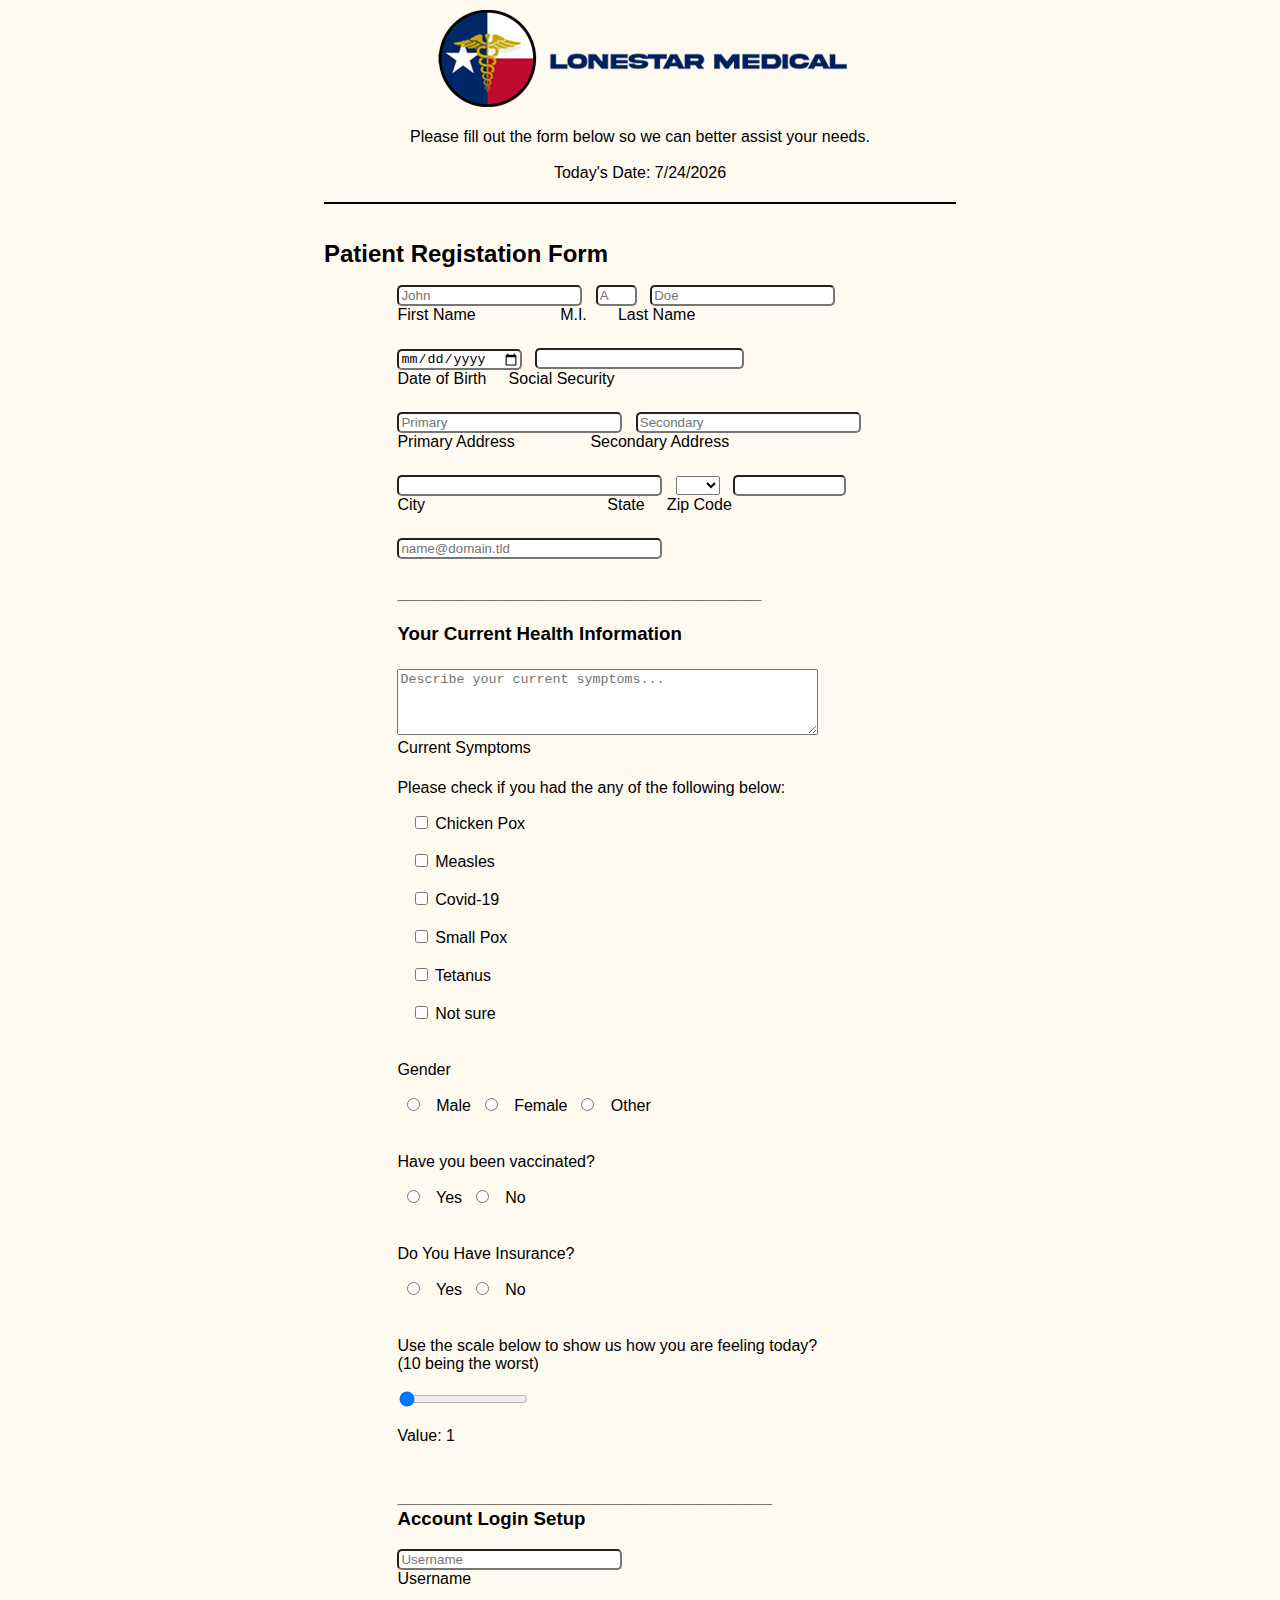
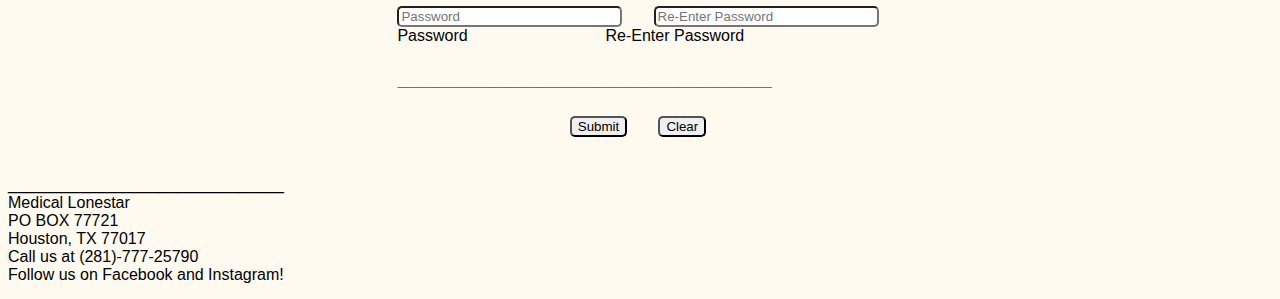
==== index.html @ beacd78a "Update index.html" ====
<!--
Program name: HW1forReal.html
Author: Neal Hafiz
Date created: 2/3/2025
Date last edited: 2/14/2025
Version: 1.0
Description: Patient Registration Page for Lonestar Medical.
  -->
 <!DOCTYPE html>
<html>
<head> <meta charset="UTF-8"> <!-- Without this, I had an A with accent that kept appearing on the page-->
<link rel="stylesheet" href="HW1CSS.css">
<title>Lonestar Medical New Patient</title>
</head>
<body>

<div style="text-align: center;">
<img src="LSMedical.png" alt="Girl in a jacket" width="700" height="100">
<!--https://www.quora.com/How-do-I-add-the-current-date-in-HTML-code#:~:text=Today's%20date%20is%3A,%2Fspan%3E-->
<p>Please fill out the form below so we can better assist your needs.<br><br> Today's Date: <span id="today"></span></p>
</div>

<div style="height: 2px; background-color: black; width: 50%; margin: 20px auto;">
    <br>
    <h2>Patient Registation Form<h2> <!--Area Header-->
</div>

<br><br><br>
<table> <!--Table created for spacing and alignment-->
  <tr>
    <td>
      <form action="#">
        <tr> <!-- First, M.I., and Last Name Row-->
          <td>
         <!-- First Name and Last Name inputs on the same line -->
        <input type="text" id="first" name="first" placeholder="John" maxlength="30" pattern="[a-zA-Z'-]+" title="Only A-Z, apostraphe and dashes are allowed"> &nbsp 
        <input type="text" id="middle" name="middle" size="2" maxlength="1" placeholder="A"> &nbsp
        <input type="text" id="last" name="last" placeholder="Doe" maxlength="30"><br>

        <!-- Labels below each input field -->
        <label for="first">First Name</label> &nbsp &nbsp &nbsp &nbsp &nbsp &nbsp &nbsp &nbsp &nbsp <!--No break space added for spacing and alignment-->
        <lable for="middleint">M.I.</label> &nbsp &nbsp &nbsp
        <label for="last">Last Name</label><br><br>
        <td>
          <tr>

        <tr> <!--Date of Birth Row and SSN Row-->
          <td>
        <input type="date" id="date" name="date"> &nbsp 
        <input type="password" id="SSN" name="SSN" size="23" maxlength="9"><br>

        <label for="date">Date of Birth</label> &nbsp &nbsp 
        <label for="SSN">Social Security</label><br><br>
        <td>
          <tr>
        
        <tr> <!--Address 1 & 2 Row -->
          <td>
            <input type="text" id="address1" name="address1"size="25" maxlength="30" placeholder="Primary" required> &nbsp
            <input type="text" id="address2" name="address2"size="25" maxlength="30"placeholder="Secondary"><br>

            <label for="address1">Primary Address</label> &nbsp &nbsp &nbsp &nbsp &nbsp &nbsp &nbsp &nbsp
            <label for="address2">Secondary Address</label><br><br>
            <td>
          <tr>

        <tr> <!--City, State and Zip Row-->
          <td>
            <input type="text" id="city" name="city" size="30" maxlength="30"> &nbsp 
            <select required name="states" id="states">
              <option value=""></option>
              <option value="Alabama">AL</option>
              <option value="Alaska">AK</option>
              <option value="Arizona">AZ</option>
              <option value="Arkansas">AR</option>
              <option value="California">CA</option>
              <option value="Colorado">CO</option>
              <option value="Conneticut">CT</option>
              <option value="District of Columbia">DC</option>
              <option value="Deleware">DE</option>
              <option value="Florida">FL</option>
              <option value="Georgia">GA</option>
              <option value="Hawaii">HI</option>
              <option value="Idaho">ID</option>
              <option value="Illinois">IL</option>
              <option value="Indiana">IN</option>
              <option value="Indiana">IO</option>
              <option value="Kansas">KS</option>
              <option value="Kentucky">KY</option>
              <option value="Louisiana">LA</option>
              <option value="Maine">ME</option>
              <option value="Maryland">MD</option>
              <option value="Massachusetts">MA</option>
              <option value="Michigan">MI</option>
              <option value="Minnesota">MN</option>
              <option value="Mississippi">MS</option>
              <option value="Missouri">MO</option>
              <option value="Montana">MT</option>
              <option value="Nebraska">NE</option>
              <option value="Nevada">NV</option>
              <option value="New Hampshire">NH</option>
              <option value="New Jersey">NJ</option>
              <option value="New Mexico">NM</option>
              <option value="New York">NY</option>
              <option value="North Carolina">NC</option>
              <option value="North Dakota">ND</option>
              <option value="Ohio">OH</option>
              <option value="Oklahoma">OK</option>
              <option value="Oregon">OR</option>
              <option value="Pennsylvania">PA</option>
              <option value="Puerto Rico">PR</option>
              <option value="Rhode Island">RI</option>
              <option value="South Carolina">SC</option>
              <option value="South Dakota">SD</option>
              <option value="Tennessee">TN</option>
              <option value="Texas">TX</option>
              <option value="Utah">UT</option>
              <option value="Vermont">VT</option>
              <option value="Virginia">VA</option>
              <option value="Washington">WA</option>
              <option value="West Virgninia">WV</option>
              <option value="Wisconsin">WI</option>
              <option value="Wyoming">WY</option>
              </select> &nbsp
              <!--Zip Code input-->
              <input type="text" id="zip" name="zip" maxlength="5" size="11">
             <!--Labels for City, State, and Zip-->
              <br>
              <label for="city">City</label> &nbsp &nbsp &nbsp &nbsp &nbsp &nbsp &nbsp &nbsp &nbsp &nbsp &nbsp &nbsp &nbsp &nbsp &nbsp &nbsp &nbsp &nbsp &nbsp &nbsp
              <label for="states">State</label> &nbsp &nbsp
              <label for="zip">Zip Code</label><br><br>
          <td>
        <tr>

      <!--Email Row-->
      <tr>
        <td>
          <input type="email" id="email" name="email" size="30" placeholder="name@domain.tld" pattern="[a-z0-9._%+\-]+@[a-z0-9.\-]+\.[a-z]{2,}$"><br> <!--Used existing pattern off https://www.w3schools.com/TAGs/tryit.asp?filename=tryhtml5_input_pattern->
          <label for="email">Email</label>
        <td>
      <tr>

    <!-- Header for Health Section/Questionaire-->
      <tr>
      <td>
        <h3>___________________________________<h3>
        <h3>Your Current Health Information<h3>
      <td>  
    <tr>

     <!--Symptoms Text Area-->
     <tr>
      <td>
        <textarea id="symptoms" name="symptoms" rows="4" cols="50" placeholder="Describe your current symptoms..."></textarea><br>
        <label for="symptoms">Current Symptoms</label><br>
      <td>
     <tr>

     <!--Checkbox section-->
      <tr>
        <td>
          <p>Please check if you had the any of the following below:<p>
          &nbsp &nbsp<input type="checkbox" id="chickenpox" name="chickenpox" value="chickenpox">
          <label for="chickenpox1"> Chicken Pox</label><br><br>

           &nbsp &nbsp<input type="checkbox" id="measles" name="measles" value="Measles">
          <label for="measles">Measles</label><br><br>

           &nbsp &nbsp<input type="checkbox" id="covid" name="covid" value="covid">
          <label for="covid">Covid-19</label><br><br>

           &nbsp &nbsp<input type="checkbox" id="smallpox" name="smallpox" value="smallpox">
          <label for="smallpox">Small Pox</label><br><br>

           &nbsp &nbsp<input type="checkbox" id="tetanu" name="tetanus" value="tetanus">
          <label for="tetanus">Tetanus</label><br><br>

           &nbsp &nbsp<input type="checkbox" id="unsure" name="unsure" value="unsure">
          <label for="unsure">Not sure</label><br>
        <td>
      <tr>

     <!--Radio Options-->
     <!--*leave both input name's set to gender so only one option can be selected*-->
      <tr>
        <td>
         <p>Gender<p>
        &nbsp<input type="radio" id="male" name="gender" value="male">
        <label for="male">Male</label>   
        &nbsp<input type="radio" id="female" name="gender" value="female"> &nbsp
        <label for="female">  Female</label>
        &nbsp<input type="radio" id="other" name="gender" value="other"> &nbsp
        <label for="female">Other</label>
        <td>
      <tr>

      <!--Vaccine Radio Button Area-->
      <tr>
        <td>
         <p>Have you been vaccinated?<p>
        &nbsp<input type="radio" id="Yes" name="vaccine" value="Yes">
        <label for="Yes">Yes</label>   
        &nbsp<input type="radio" id="No" name="vaccine" value="No"> &nbsp
        <label for="No">No</label>
        <td>
      <tr>

       <tr>
        <td>
         <p>Do You Have Insurance?<p>
        &nbsp<input type="radio" id="Yes" name="Insurance" value="Yes">
        <label for="Yes">Yes</label>   
        &nbsp<input type="radio" id="No" name="Insurance" value="No"> &nbsp
        <label for="No">No</label>
        <td>
       <tr>

        <tr>
          <td>
            <p>Use the scale below to show us how you are feeling today? <br> (10 being the worst) </p>

           <!-- Used slider from https://www.w3schools.com/howto/howto_js_rangeslider.asp-->
            <div class="slider">
            <input type="range" min="1" max="10" value="1" class="slider" id="Range">
            <p>Value: <span id="slider"></span></p>
           </div>

          <script>
          var slider = document.getElementById("Range");
          var output = document.getElementById("slider");
         output.innerHTML = slider.value;

         slider.oninput = function() {
         output.innerHTML = this.value;
        }
        </script>
       <td>
      <tr>
      
       <!--Account login setup-->
       <tr>
        <td>
          <h3>____________________________________<br>Account Login Setup</h3>
          <input type="text" id="username" name="username"size="25" maxlength="20" placeholder="Username" required><br>
          <label for="username">Username</label><br><br>

          <input type="password" id="password" name="password"size="25" maxlength="20" placeholder="Password" required> &nbsp &nbsp &nbsp
          <input type="password" id="passcheck" name="passcheck"size="25" maxlength="20" placeholder="Re-Enter Password" required><br>

          <label for="password">Password</label> &nbsp &nbsp &nbsp &nbsp &nbsp &nbsp &nbsp &nbsp &nbsp &nbsp &nbsp &nbsp &nbsp &nbsp &nbsp
          <label for="passcheck">Re-Enter Password</label><br>

        <td>
       <tr>
      

       <!--Section Seperator-->
       <tr>
        <td>
          <h3>____________________________________<h3>
        <td>
       <tr>

    
      <!--Submit and clear button row-->
      <tr>
        <td>
          <div style="text-align: center;">
          <input type="submit" value="Submit"> &nbsp &nbsp &nbsp 
          <input type="reset" value="Clear">
          </div>
        <td>
      <tr> 

      </form>
    </td>
  </tr>
</table>

<!--Date Script borrowed from Professor Messinger from in class example-->
<script>
  const d = new Date();
  let text = d.toLocaleDateString();
  document.getElementById("today").innerHTML = text;
</script>
           
<!--Password Matching code-->
<script>
 var password = document.getElementByID("password");
 var passcheck = document.getElementByID("passcheck");

 if (password == passcheck){
  alert("Password does not match");
</script>

<br>

<!-- Footer Tag https://www.w3schools.com/TAgs/tag_footer.asp-->
<footer>
  <p>
    _______________________________<br>
    Medical Lonestar <br>
    PO BOX 77721 <br>
    Houston, TX 77017<br>
    Call us at (281)-777-25790 <br>
    Follow us on Facebook and Instagram!
    </p>
  </footer>

</body>

</html>
---- HW1CSS.css ----
/*
Class: MIS 3371
*/
body {
    background-color: floralwhite;
     font-family: 'Verdana', sans-serif;
}

table{
    margin: 0 auto;
}

form{
    border-radius: 5px;
}

input {
  border-radius: 5px; /* Apply to input, not the parent */
}
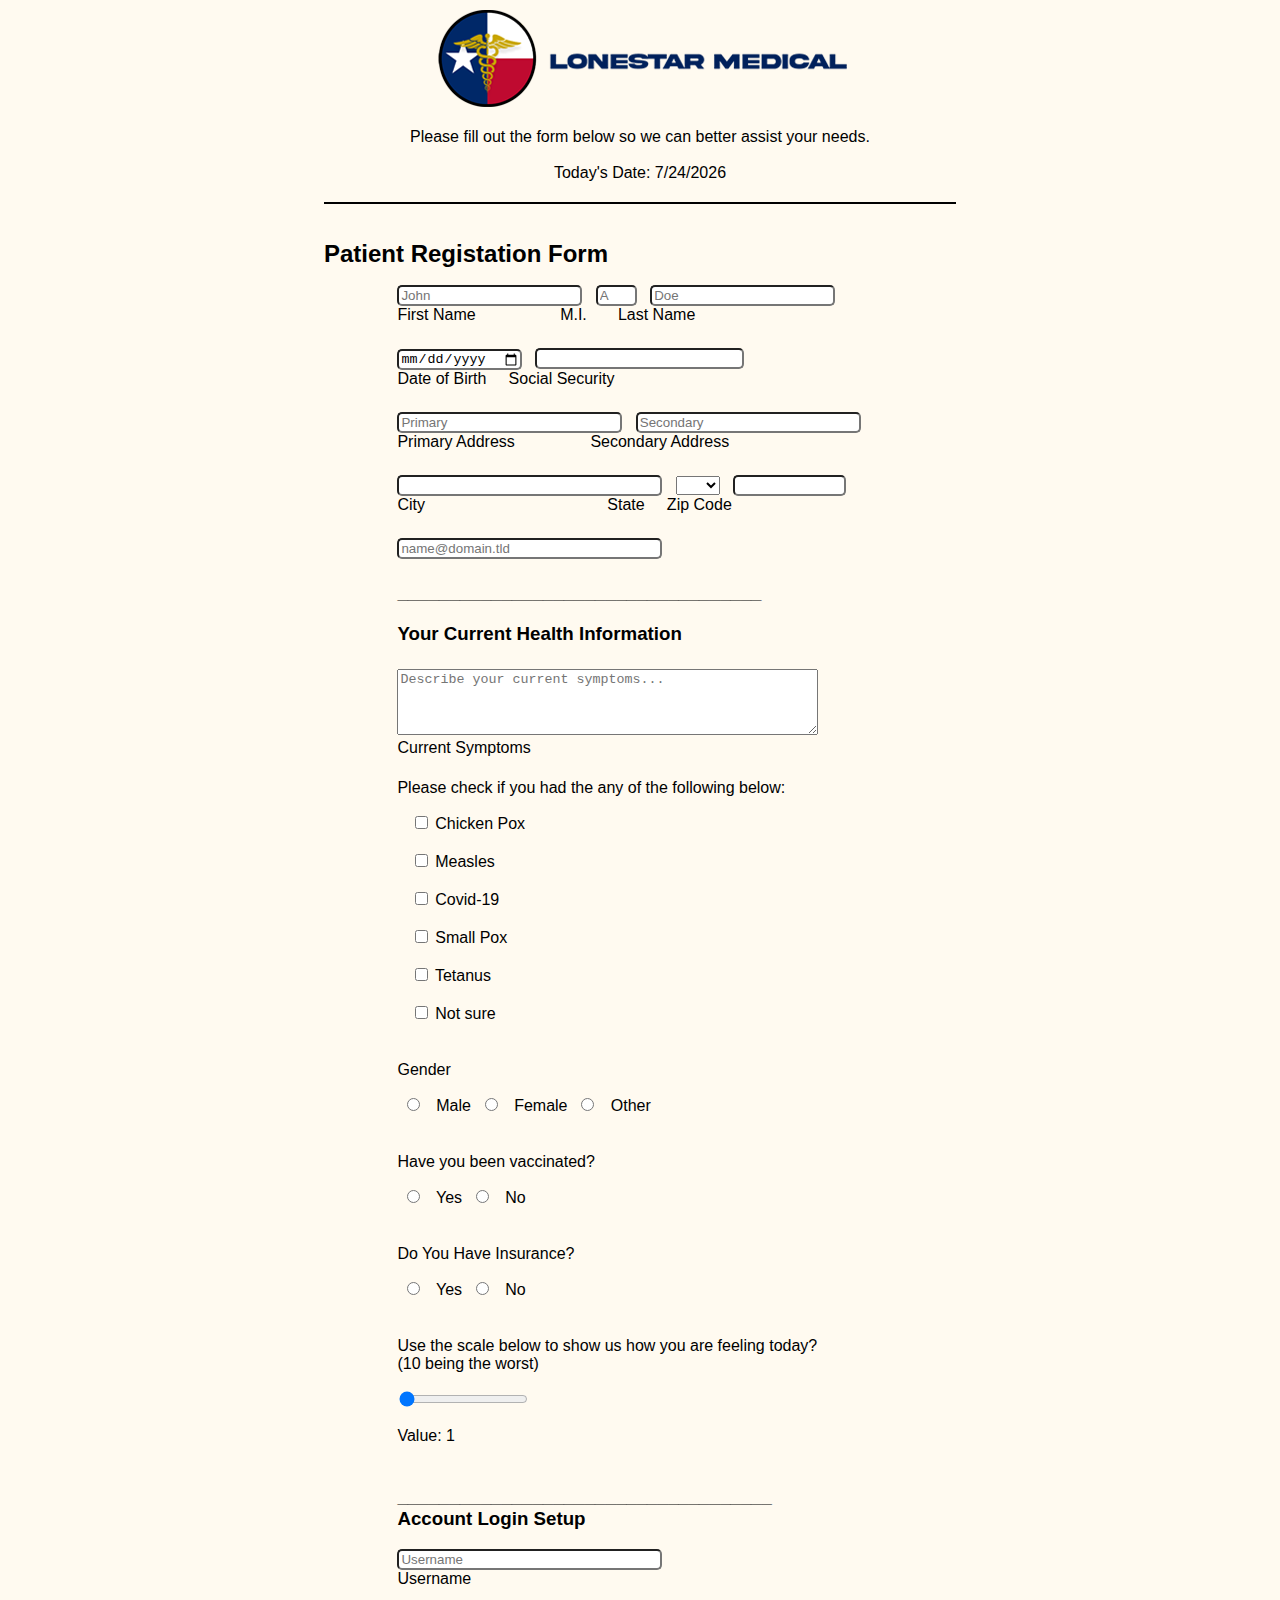
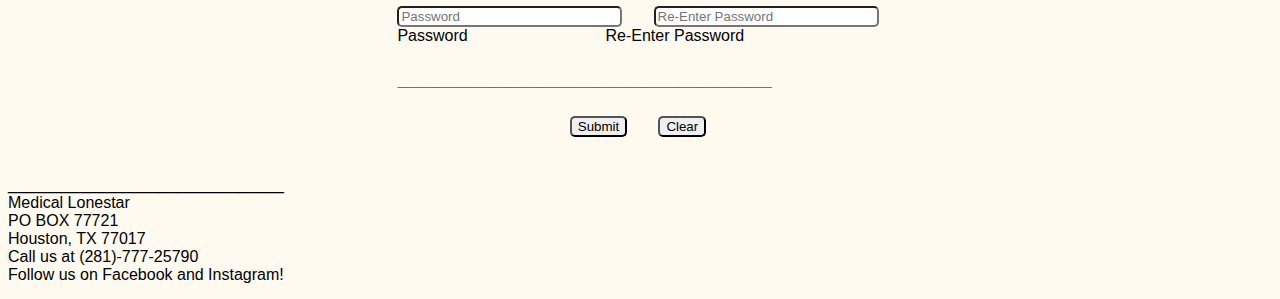
==== commit 4be2cd98: "Update index.html" ====
--- a/index.html
+++ b/index.html
@@ -241,7 +241,7 @@
        <tr>
         <td>
           <h3>____________________________________<br>Account Login Setup</h3>
-          <input type="text" id="username" name="username"size="25" maxlength="20" placeholder="Username" required><br>
+          <input type="text" id="username" name="username"size="30" maxlength="30" minlength="5" placeholder="Username" required><br>
           <label for="username">Username</label><br><br>
 
           <input type="password" id="password" name="password"size="25" maxlength="20" placeholder="Password" required> &nbsp &nbsp &nbsp
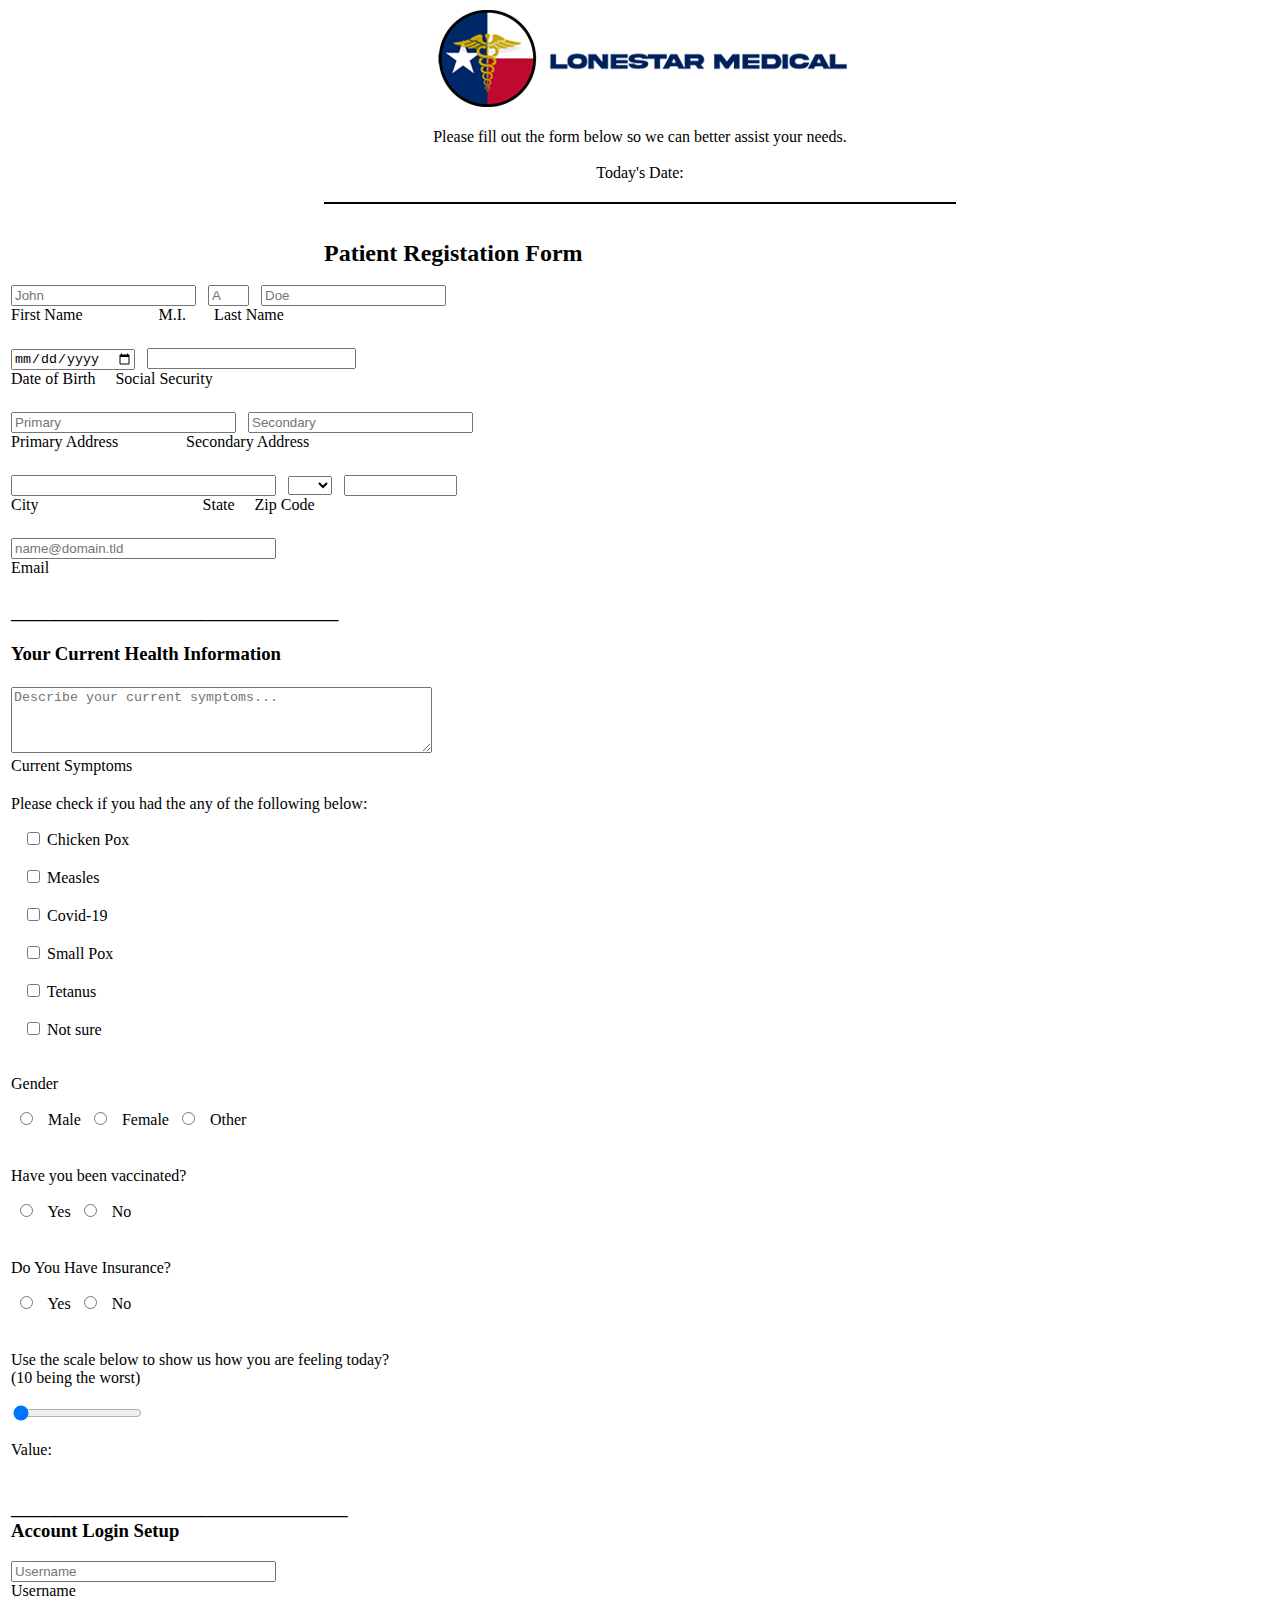
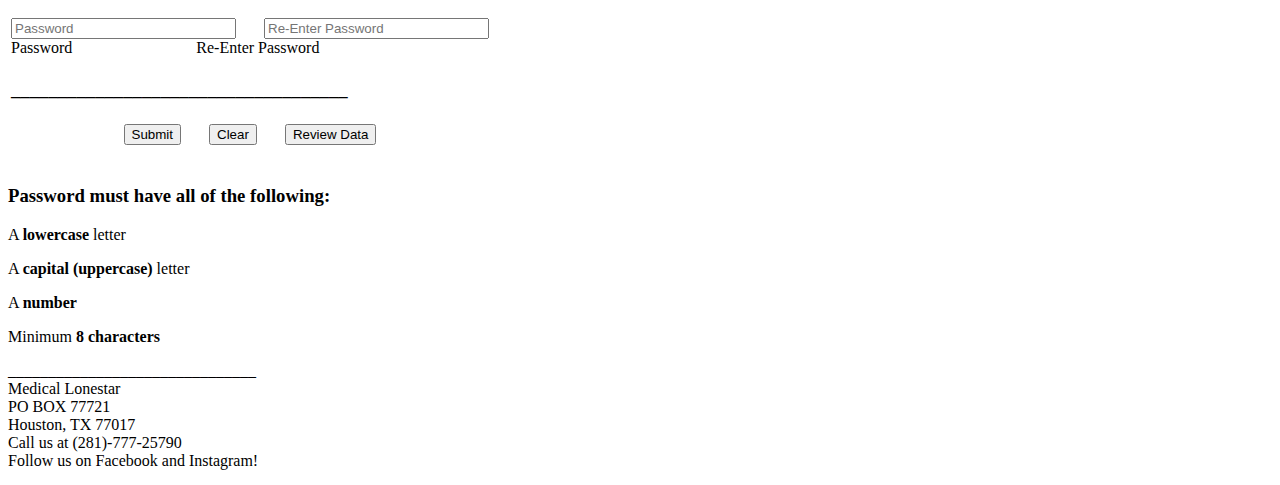
==== commit d5f8f120: "Update index.html" ====
--- a/index.html
+++ b/index.html
@@ -1,312 +1,302 @@
- <!--
-Program name: HW1forReal.html
+<!--
+Program name: Lonestar Medical Patient Form (HTML)
 Author: Neal Hafiz
 Date created: 2/3/2025
-Date last edited: 2/14/2025
-Version: 1.0
+Date last edited: 3/05/2025
+Version: 2.7
 Description: Patient Registration Page for Lonestar Medical.
   -->
- <!DOCTYPE html>
-<html>
-<head> <meta charset="UTF-8"> <!-- Without this, I had an A with accent that kept appearing on the page-->
-<link rel="stylesheet" href="HW1CSS.css">
-<title>Lonestar Medical New Patient</title>
-</head>
-<body>
-
-<div style="text-align: center;">
-<img src="LSMedical.png" alt="Girl in a jacket" width="700" height="100">
-<!--https://www.quora.com/How-do-I-add-the-current-date-in-HTML-code#:~:text=Today's%20date%20is%3A,%2Fspan%3E-->
-<p>Please fill out the form below so we can better assist your needs.<br><br> Today's Date: <span id="today"></span></p>
-</div>
-
-<div style="height: 2px; background-color: black; width: 50%; margin: 20px auto;">
-    <br>
-    <h2>Patient Registation Form<h2> <!--Area Header-->
-</div>
-
-<br><br><br>
-<table> <!--Table created for spacing and alignment-->
-  <tr>
-    <td>
-      <form action="#">
-        <tr> <!-- First, M.I., and Last Name Row-->
-          <td>
-         <!-- First Name and Last Name inputs on the same line -->
-        <input type="text" id="first" name="first" placeholder="John" maxlength="30" pattern="[a-zA-Z'-]+" title="Only A-Z, apostraphe and dashes are allowed"> &nbsp 
-        <input type="text" id="middle" name="middle" size="2" maxlength="1" placeholder="A"> &nbsp
-        <input type="text" id="last" name="last" placeholder="Doe" maxlength="30"><br>
-
-        <!-- Labels below each input field -->
-        <label for="first">First Name</label> &nbsp &nbsp &nbsp &nbsp &nbsp &nbsp &nbsp &nbsp &nbsp <!--No break space added for spacing and alignment-->
-        <lable for="middleint">M.I.</label> &nbsp &nbsp &nbsp
-        <label for="last">Last Name</label><br><br>
+
+  <!DOCTYPE html>
+  <html>
+  <head> <meta charset="UTF-8"> <!-- Without this, I had an A with accent that kept appearing on the page-->
+  <link rel="stylesheet" href="LSMedical.css">
+  <title>Lonestar Medical New Patient Form</title>
+
+  <script defer src="LSMedical.js"> </script> <!--External Javacript Sheet; defer needed to execute page after page is finished parsing-->
+
+  </head>
+  <body>
+  <div style="text-align: center;">
+  <!--LS Medical Logo-->
+  <img src="LSMedical.png" alt="Lonestar Medical" width="700" height="100"> 
+  <!--https://www.quora.com/How-do-I-add-the-current-date-in-HTML-code#:~:text=Today's%20date%20is%3A,%2Fspan%3E-->
+  <p>Please fill out the form below so we can better assist your needs.<br><br> Today's Date: <span id="today"></span></p>
+  </div>
+  
+  <!--Black Line Header-->
+  <div style="height: 2px; background-color: black; width: 50%; margin: 20px auto;">
+      <br>
+      <h2>Patient Registation Form</h2> <!--Area Header-->
+  </div>
+  
+  <br><br><br>
+  <table> <!--Table created for spacing and alignment-->
+    <tr>
+      <td>
+        <form action="#" id="medicalform" onsubmit="return PasswordCheck()"> <!--Form Action-->
+          <tr> <!-- First, M.I., and Last Name Row-->
+            <td>
+           <!-- First Name and Last Name inputs on the same line -->
+          <input type="text" id="first" name="first" placeholder="John" maxlength="30" pattern="[a-zA-Z'-]+" title="Only A-Z, apostraphe and dashes are allowed"> &nbsp 
+          <input type="text" id="middle" name="middle" size="2" maxlength="1" placeholder="A"> &nbsp
+          <input type="text" id="last" name="last" placeholder="Doe" maxlength="30"><br>
+  
+          <!-- Labels below each input field -->
+          <label for="first">First Name</label> &nbsp &nbsp &nbsp &nbsp &nbsp &nbsp &nbsp &nbsp &nbsp <!--No break space added for spacing and alignment-->
+          <lable for="middleint">M.I.</label> &nbsp &nbsp &nbsp
+          <label for="last">Last Name</label><br><br>
+          <td>
+            <tr>
+  
+          <tr> <!--Date of Birth Row and SSN Row-->
+            <td>
+          <input type="date" id="date" name="date"> &nbsp 
+          <input type="password" id="SSN" name="SSN" size="23" maxlength="9"><br>
+  
+          <label for="date">Date of Birth</label> &nbsp &nbsp 
+          <label for="SSN">Social Security</label><br><br>
+          <td>
+            <tr>
+          
+          <tr> <!--Address 1 & 2 Row -->
+            <td>
+              <input type="text" id="address1" name="address1"size="25" maxlength="30" placeholder="Primary" required> &nbsp
+              <input type="text" id="address2" name="address2"size="25" maxlength="30"placeholder="Secondary"><br>
+  
+              <label for="address1">Primary Address</label> &nbsp &nbsp &nbsp &nbsp &nbsp &nbsp &nbsp &nbsp
+              <label for="address2">Secondary Address</label><br><br>
+              <td>
+            <tr>
+  
+          <tr> <!--City, State and Zip Row-->
+            <td>
+              <input type="text" id="city" name="city" size="30" maxlength="30"> &nbsp 
+              <select required name="states" id="states">
+                <option value=""></option>
+                <option value="Alabama">AL</option>
+                <option value="Alaska">AK</option>
+                <option value="Arizona">AZ</option>
+                <option value="Arkansas">AR</option>
+                <option value="California">CA</option>
+                <option value="Colorado">CO</option>
+                <option value="Conneticut">CT</option>
+                <option value="District of Columbia">DC</option>
+                <option value="Deleware">DE</option>
+                <option value="Florida">FL</option>
+                <option value="Georgia">GA</option>
+                <option value="Hawaii">HI</option>
+                <option value="Idaho">ID</option>
+                <option value="Illinois">IL</option>
+                <option value="Indiana">IN</option>
+                <option value="Indiana">IO</option>
+                <option value="Kansas">KS</option>
+                <option value="Kentucky">KY</option>
+                <option value="Louisiana">LA</option>
+                <option value="Maine">ME</option>
+                <option value="Maryland">MD</option>
+                <option value="Massachusetts">MA</option>
+                <option value="Michigan">MI</option>
+                <option value="Minnesota">MN</option>
+                <option value="Mississippi">MS</option>
+                <option value="Missouri">MO</option>
+                <option value="Montana">MT</option>
+                <option value="Nebraska">NE</option>
+                <option value="Nevada">NV</option>
+                <option value="New Hampshire">NH</option>
+                <option value="New Jersey">NJ</option>
+                <option value="New Mexico">NM</option>
+                <option value="New York">NY</option>
+                <option value="North Carolina">NC</option>
+                <option value="North Dakota">ND</option>
+                <option value="Ohio">OH</option>
+                <option value="Oklahoma">OK</option>
+                <option value="Oregon">OR</option>
+                <option value="Pennsylvania">PA</option>
+                <option value="Puerto Rico">PR</option>
+                <option value="Rhode Island">RI</option>
+                <option value="South Carolina">SC</option>
+                <option value="South Dakota">SD</option>
+                <option value="Tennessee">TN</option>
+                <option value="Texas">TX</option>
+                <option value="Utah">UT</option>
+                <option value="Vermont">VT</option>
+                <option value="Virginia">VA</option>
+                <option value="Washington">WA</option>
+                <option value="West Virgninia">WV</option>
+                <option value="Wisconsin">WI</option>
+                <option value="Wyoming">WY</option>
+                </select> &nbsp
+                <!--Zip Code input-->
+                <input type="text" id="zip" name="zip" maxlength="5" size="11">
+               <!--Labels for City, State, and Zip-->
+                <br>
+                <label for="city">City</label> &nbsp &nbsp &nbsp &nbsp &nbsp &nbsp &nbsp &nbsp &nbsp &nbsp &nbsp &nbsp &nbsp &nbsp &nbsp &nbsp &nbsp &nbsp &nbsp &nbsp
+                <label for="states">State</label> &nbsp &nbsp
+                <label for="zip">Zip Code</label><br><br>
+            <td>
+          <tr>
+  
+        <!--Email Row-->
+        <tr>
+          <td>
+            <input type="email" id="email" name="email" size="30" placeholder="name@domain.tld" pattern="[a-z0-9._%+\-]+@[a-z0-9.\-]+\.[a-z]{2,}$"><br> <!--Used existing pattern off https://www.w3schools.com/TAGs/tryit.asp?filename=tryhtml5_input_pattern-->
+            <label for="email">Email</label>
+          <td>
+        <tr>
+  
+      <!--Header for Health Section/Questionaire-->
+        <tr>
         <td>
-          <tr>
-
-        <tr> <!--Date of Birth Row and SSN Row-->
-          <td>
-        <input type="date" id="date" name="date"> &nbsp 
-        <input type="password" id="SSN" name="SSN" size="23" maxlength="9"><br>
-
-        <label for="date">Date of Birth</label> &nbsp &nbsp 
-        <label for="SSN">Social Security</label><br><br>
-        <td>
-          <tr>
-        
-        <tr> <!--Address 1 & 2 Row -->
-          <td>
-            <input type="text" id="address1" name="address1"size="25" maxlength="30" placeholder="Primary" required> &nbsp
-            <input type="text" id="address2" name="address2"size="25" maxlength="30"placeholder="Secondary"><br>
-
-            <label for="address1">Primary Address</label> &nbsp &nbsp &nbsp &nbsp &nbsp &nbsp &nbsp &nbsp
-            <label for="address2">Secondary Address</label><br><br>
-            <td>
-          <tr>
-
-        <tr> <!--City, State and Zip Row-->
-          <td>
-            <input type="text" id="city" name="city" size="30" maxlength="30"> &nbsp 
-            <select required name="states" id="states">
-              <option value=""></option>
-              <option value="Alabama">AL</option>
-              <option value="Alaska">AK</option>
-              <option value="Arizona">AZ</option>
-              <option value="Arkansas">AR</option>
-              <option value="California">CA</option>
-              <option value="Colorado">CO</option>
-              <option value="Conneticut">CT</option>
-              <option value="District of Columbia">DC</option>
-              <option value="Deleware">DE</option>
-              <option value="Florida">FL</option>
-              <option value="Georgia">GA</option>
-              <option value="Hawaii">HI</option>
-              <option value="Idaho">ID</option>
-              <option value="Illinois">IL</option>
-              <option value="Indiana">IN</option>
-              <option value="Indiana">IO</option>
-              <option value="Kansas">KS</option>
-              <option value="Kentucky">KY</option>
-              <option value="Louisiana">LA</option>
-              <option value="Maine">ME</option>
-              <option value="Maryland">MD</option>
-              <option value="Massachusetts">MA</option>
-              <option value="Michigan">MI</option>
-              <option value="Minnesota">MN</option>
-              <option value="Mississippi">MS</option>
-              <option value="Missouri">MO</option>
-              <option value="Montana">MT</option>
-              <option value="Nebraska">NE</option>
-              <option value="Nevada">NV</option>
-              <option value="New Hampshire">NH</option>
-              <option value="New Jersey">NJ</option>
-              <option value="New Mexico">NM</option>
-              <option value="New York">NY</option>
-              <option value="North Carolina">NC</option>
-              <option value="North Dakota">ND</option>
-              <option value="Ohio">OH</option>
-              <option value="Oklahoma">OK</option>
-              <option value="Oregon">OR</option>
-              <option value="Pennsylvania">PA</option>
-              <option value="Puerto Rico">PR</option>
-              <option value="Rhode Island">RI</option>
-              <option value="South Carolina">SC</option>
-              <option value="South Dakota">SD</option>
-              <option value="Tennessee">TN</option>
-              <option value="Texas">TX</option>
-              <option value="Utah">UT</option>
-              <option value="Vermont">VT</option>
-              <option value="Virginia">VA</option>
-              <option value="Washington">WA</option>
-              <option value="West Virgninia">WV</option>
-              <option value="Wisconsin">WI</option>
-              <option value="Wyoming">WY</option>
-              </select> &nbsp
-              <!--Zip Code input-->
-              <input type="text" id="zip" name="zip" maxlength="5" size="11">
-             <!--Labels for City, State, and Zip-->
-              <br>
-              <label for="city">City</label> &nbsp &nbsp &nbsp &nbsp &nbsp &nbsp &nbsp &nbsp &nbsp &nbsp &nbsp &nbsp &nbsp &nbsp &nbsp &nbsp &nbsp &nbsp &nbsp &nbsp
-              <label for="states">State</label> &nbsp &nbsp
-              <label for="zip">Zip Code</label><br><br>
-          <td>
-        <tr>
-
-      <!--Email Row-->
-      <tr>
-        <td>
-          <input type="email" id="email" name="email" size="30" placeholder="name@domain.tld" pattern="[a-z0-9._%+\-]+@[a-z0-9.\-]+\.[a-z]{2,}$"><br> <!--Used existing pattern off https://www.w3schools.com/TAGs/tryit.asp?filename=tryhtml5_input_pattern->
-          <label for="email">Email</label>
-        <td>
-      <tr>
-
-    <!-- Header for Health Section/Questionaire-->
-      <tr>
-      <td>
-        <h3>___________________________________<h3>
-        <h3>Your Current Health Information<h3>
-      <td>  
-    <tr>
-
-     <!--Symptoms Text Area-->
-     <tr>
-      <td>
-        <textarea id="symptoms" name="symptoms" rows="4" cols="50" placeholder="Describe your current symptoms..."></textarea><br>
-        <label for="symptoms">Current Symptoms</label><br>
-      <td>
-     <tr>
-
-     <!--Checkbox section-->
-      <tr>
-        <td>
-          <p>Please check if you had the any of the following below:<p>
-          &nbsp &nbsp<input type="checkbox" id="chickenpox" name="chickenpox" value="chickenpox">
-          <label for="chickenpox1"> Chicken Pox</label><br><br>
-
-           &nbsp &nbsp<input type="checkbox" id="measles" name="measles" value="Measles">
-          <label for="measles">Measles</label><br><br>
-
-           &nbsp &nbsp<input type="checkbox" id="covid" name="covid" value="covid">
-          <label for="covid">Covid-19</label><br><br>
-
-           &nbsp &nbsp<input type="checkbox" id="smallpox" name="smallpox" value="smallpox">
-          <label for="smallpox">Small Pox</label><br><br>
-
-           &nbsp &nbsp<input type="checkbox" id="tetanu" name="tetanus" value="tetanus">
-          <label for="tetanus">Tetanus</label><br><br>
-
-           &nbsp &nbsp<input type="checkbox" id="unsure" name="unsure" value="unsure">
-          <label for="unsure">Not sure</label><br>
-        <td>
-      <tr>
-
-     <!--Radio Options-->
-     <!--*leave both input name's set to gender so only one option can be selected*-->
-      <tr>
-        <td>
-         <p>Gender<p>
-        &nbsp<input type="radio" id="male" name="gender" value="male">
-        <label for="male">Male</label>   
-        &nbsp<input type="radio" id="female" name="gender" value="female"> &nbsp
-        <label for="female">  Female</label>
-        &nbsp<input type="radio" id="other" name="gender" value="other"> &nbsp
-        <label for="female">Other</label>
-        <td>
-      <tr>
-
-      <!--Vaccine Radio Button Area-->
-      <tr>
-        <td>
-         <p>Have you been vaccinated?<p>
-        &nbsp<input type="radio" id="Yes" name="vaccine" value="Yes">
-        <label for="Yes">Yes</label>   
-        &nbsp<input type="radio" id="No" name="vaccine" value="No"> &nbsp
-        <label for="No">No</label>
-        <td>
-      <tr>
-
+          <h3>___________________________________<h3>
+          <h3>Your Current Health Information<h3>
+        <td>  
+        </tr>
+  
+       <!--Symptoms Text Area-->
        <tr>
         <td>
-         <p>Do You Have Insurance?<p>
-        &nbsp<input type="radio" id="Yes" name="Insurance" value="Yes">
-        <label for="Yes">Yes</label>   
-        &nbsp<input type="radio" id="No" name="Insurance" value="No"> &nbsp
-        <label for="No">No</label>
+          <textarea id="symptoms" name="symptoms" rows="4" cols="50" placeholder="Describe your current symptoms..."></textarea><br>
+          <label for="symptoms">Current Symptoms</label><br>
         <td>
-       <tr>
-
-        <tr>
-          <td>
-            <p>Use the scale below to show us how you are feeling today? <br> (10 being the worst) </p>
-
-           <!-- Used slider from https://www.w3schools.com/howto/howto_js_rangeslider.asp-->
-            <div class="slider">
-            <input type="range" min="1" max="10" value="1" class="slider" id="Range">
-            <p>Value: <span id="slider"></span></p>
-           </div>
-
-          <script>
-          var slider = document.getElementById("Range");
-          var output = document.getElementById("slider");
-         output.innerHTML = slider.value;
-
-         slider.oninput = function() {
-         output.innerHTML = this.value;
-        }
-        </script>
-       <td>
-      <tr>
+        </tr>
+  
+       <!--Checkbox section-->
+        <tr>
+          <td>
+            <p>Please check if you had the any of the following below:<p>
+            &nbsp &nbsp<input type="checkbox" id="chickenpox" name="chickenpox" value="chickenpox">
+            <label for="chickenpox1"> Chicken Pox</label><br><br>
+  
+             &nbsp &nbsp<input type="checkbox" id="measles" name="measles" value="Measles">
+            <label for="measles">Measles</label><br><br>
+  
+             &nbsp &nbsp<input type="checkbox" id="covid" name="covid" value="covid">
+            <label for="covid">Covid-19</label><br><br>
+  
+             &nbsp &nbsp<input type="checkbox" id="smallpox" name="smallpox" value="smallpox">
+            <label for="smallpox">Small Pox</label><br><br>
+  
+             &nbsp &nbsp<input type="checkbox" id="tetanu" name="tetanus" value="tetanus">
+            <label for="tetanus">Tetanus</label><br><br>
+  
+             &nbsp &nbsp<input type="checkbox" id="unsure" name="unsure" value="unsure">
+            <label for="unsure">Not sure</label><br>
+            </td>
+          </tr>
+  
+       <!--Radio Options-->
+       <!--*leave both input name's set to gender so only one option can be selected*-->
+        <tr>
+          <td>
+           <p>Gender<p>
+          &nbsp<input type="radio" id="male" name="gender" value="male">
+          <label for="male">Male</label>   
+          &nbsp<input type="radio" id="female" name="gender" value="female"> &nbsp
+          <label for="female">  Female</label>
+          &nbsp<input type="radio" id="other" name="gender" value="other"> &nbsp
+          <label for="female">Other</label>
+          <td>
+        <tr>
+  
+        <!--Vaccine Radio Button Area-->
+        <tr>
+          <td>
+           <p>Have you been vaccinated?<p>
+          &nbsp<input type="radio" id="Yes" name="vaccine" value="Yes">
+          <label for="Yes">Yes</label>   
+          &nbsp<input type="radio" id="No" name="vaccine" value="No"> &nbsp
+          <label for="No">No</label>
+          <td>
+        <tr>
+  
+         <tr>
+          <td>
+           <p>Do You Have Insurance?<p>
+          &nbsp<input type="radio" id="Yes" name="Insurance" value="Yes">
+          <label for="Yes">Yes</label>   
+          &nbsp<input type="radio" id="No" name="Insurance" value="No"> &nbsp
+          <label for="No">No</label>
+          <td>
+         <tr>
+  
+          <tr>
+            <td>
+              <p>Use the scale below to show us how you are feeling today? <br> (10 being the worst) </p>
+  
+             <!-- Used slider from https://www.w3schools.com/howto/howto_js_rangeslider.asp-->
+              <div class="slider">
+              <input type="range" min="1" max="10" value="1" class="slider" id="Range">
+              <p>Value: <span id="slider"></span></p>
+             </div>
+         </td>
+         </tr>
+        
+         <!--Account login setup-->
+         <tr>
+          <td>
+            <h3>____________________________________<br>Account Login Setup</h3>
+            <input type="text" id="username" name="username" size="30" maxlength="30" minlength="5" placeholder="Username" pattern="^[A-Za-z][A-Za-z0-9_-]*$" title="Username must start with a letter and contain numbers and dashes following. No spaces allowed" required><br>
+            <label for="username">Username</label><br><br>
+  
+            <input type="password" id="password" name="password"size="25" maxlength="20" placeholder="Password" required> &nbsp &nbsp &nbsp
+            <input type="password" id="passcheck" name="passcheck"size="25" maxlength="20" placeholder="Re-Enter Password" required><br>
+  
+            <label for="password">Password</label> &nbsp &nbsp &nbsp &nbsp &nbsp &nbsp &nbsp &nbsp &nbsp &nbsp &nbsp &nbsp &nbsp &nbsp &nbsp
+            <label for="passcheck">Re-Enter Password</label><br>
+  
+          </td>
+        </tr>
+        
+  
+         <!--Section Seperator-->
+         <tr>
+          <td>
+             <h3>____________________________________</h3>
+            </td>
+          </tr>
+  
       
-       <!--Account login setup-->
-       <tr>
-        <td>
-          <h3>____________________________________<br>Account Login Setup</h3>
-          <input type="text" id="username" name="username"size="30" maxlength="30" minlength="5" placeholder="Username" required><br>
-          <label for="username">Username</label><br><br>
-
-          <input type="password" id="password" name="password"size="25" maxlength="20" placeholder="Password" required> &nbsp &nbsp &nbsp
-          <input type="password" id="passcheck" name="passcheck"size="25" maxlength="20" placeholder="Re-Enter Password" required><br>
-
-          <label for="password">Password</label> &nbsp &nbsp &nbsp &nbsp &nbsp &nbsp &nbsp &nbsp &nbsp &nbsp &nbsp &nbsp &nbsp &nbsp &nbsp
-          <label for="passcheck">Re-Enter Password</label><br>
-
-        <td>
-       <tr>
-      
-
-       <!--Section Seperator-->
-       <tr>
-        <td>
-          <h3>____________________________________<h3>
-        <td>
-       <tr>
-
-    
-      <!--Submit and clear button row-->
-      <tr>
-        <td>
-          <div style="text-align: center;">
-          <input type="submit" value="Submit"> &nbsp &nbsp &nbsp 
-          <input type="reset" value="Clear">
-          </div>
-        <td>
-      <tr> 
-
-      </form>
-    </td>
-  </tr>
-</table>
-
-<!--Date Script borrowed from Professor Messinger from in class example-->
-<script>
-  const d = new Date();
-  let text = d.toLocaleDateString();
-  document.getElementById("today").innerHTML = text;
-</script>
-           
-<!--Password Matching code-->
-<script>
- var password = document.getElementByID("password");
- var passcheck = document.getElementByID("passcheck");
-
- if (password == passcheck){
-  alert("Password does not match");
-</script>
-
-<br>
-
-<!-- Footer Tag https://www.w3schools.com/TAgs/tag_footer.asp-->
-<footer>
-  <p>
-    _______________________________<br>
-    Medical Lonestar <br>
-    PO BOX 77721 <br>
-    Houston, TX 77017<br>
-    Call us at (281)-777-25790 <br>
-    Follow us on Facebook and Instagram!
-    </p>
-  </footer>
-
-</body>
-
-</html>
+        <!--Submit and clear button row-->
+        <tr>
+          <td>
+            <div style="text-align: center;">
+            <input type="submit" value="Submit"> &nbsp &nbsp &nbsp 
+            <input type="reset" value="Clear"> &nbsp &nbsp &nbsp 
+            <button type="button" onclick="reviewdata()">Review Data</button>
+            </div>
+          </td>
+          </tr> 
+  
+        </form>
+      </td>
+    </tr>
+  </table>
+  
+  <br>
+
+  <!--WS3 Password Validator Message Block-->
+  <div id="message">
+    <h3>Password must have all of the following:</h3>
+    <p id="letter" class="invalid">A <b>lowercase</b> letter</p>
+    <p id="capital" class="invalid">A <b>capital (uppercase)</b> letter</p>
+    <p id="number" class="invalid">A <b>number</b></p>
+    <p id="length" class="invalid">Minimum <b>8 characters</b></p>
+  </div>
+
+
+  <!-- Footer Tag https://www.w3schools.com/TAgs/tag_footer.asp-->
+  <footer>
+    <p>
+      _______________________________<br>
+      Medical Lonestar <br>
+      PO BOX 77721 <br>
+      Houston, TX 77017<br>
+      Call us at (281)-777-25790 <br>
+      Follow us on Facebook and Instagram!
+      </p>
+    </footer>
+  
+  </body>
+  
+  </html>
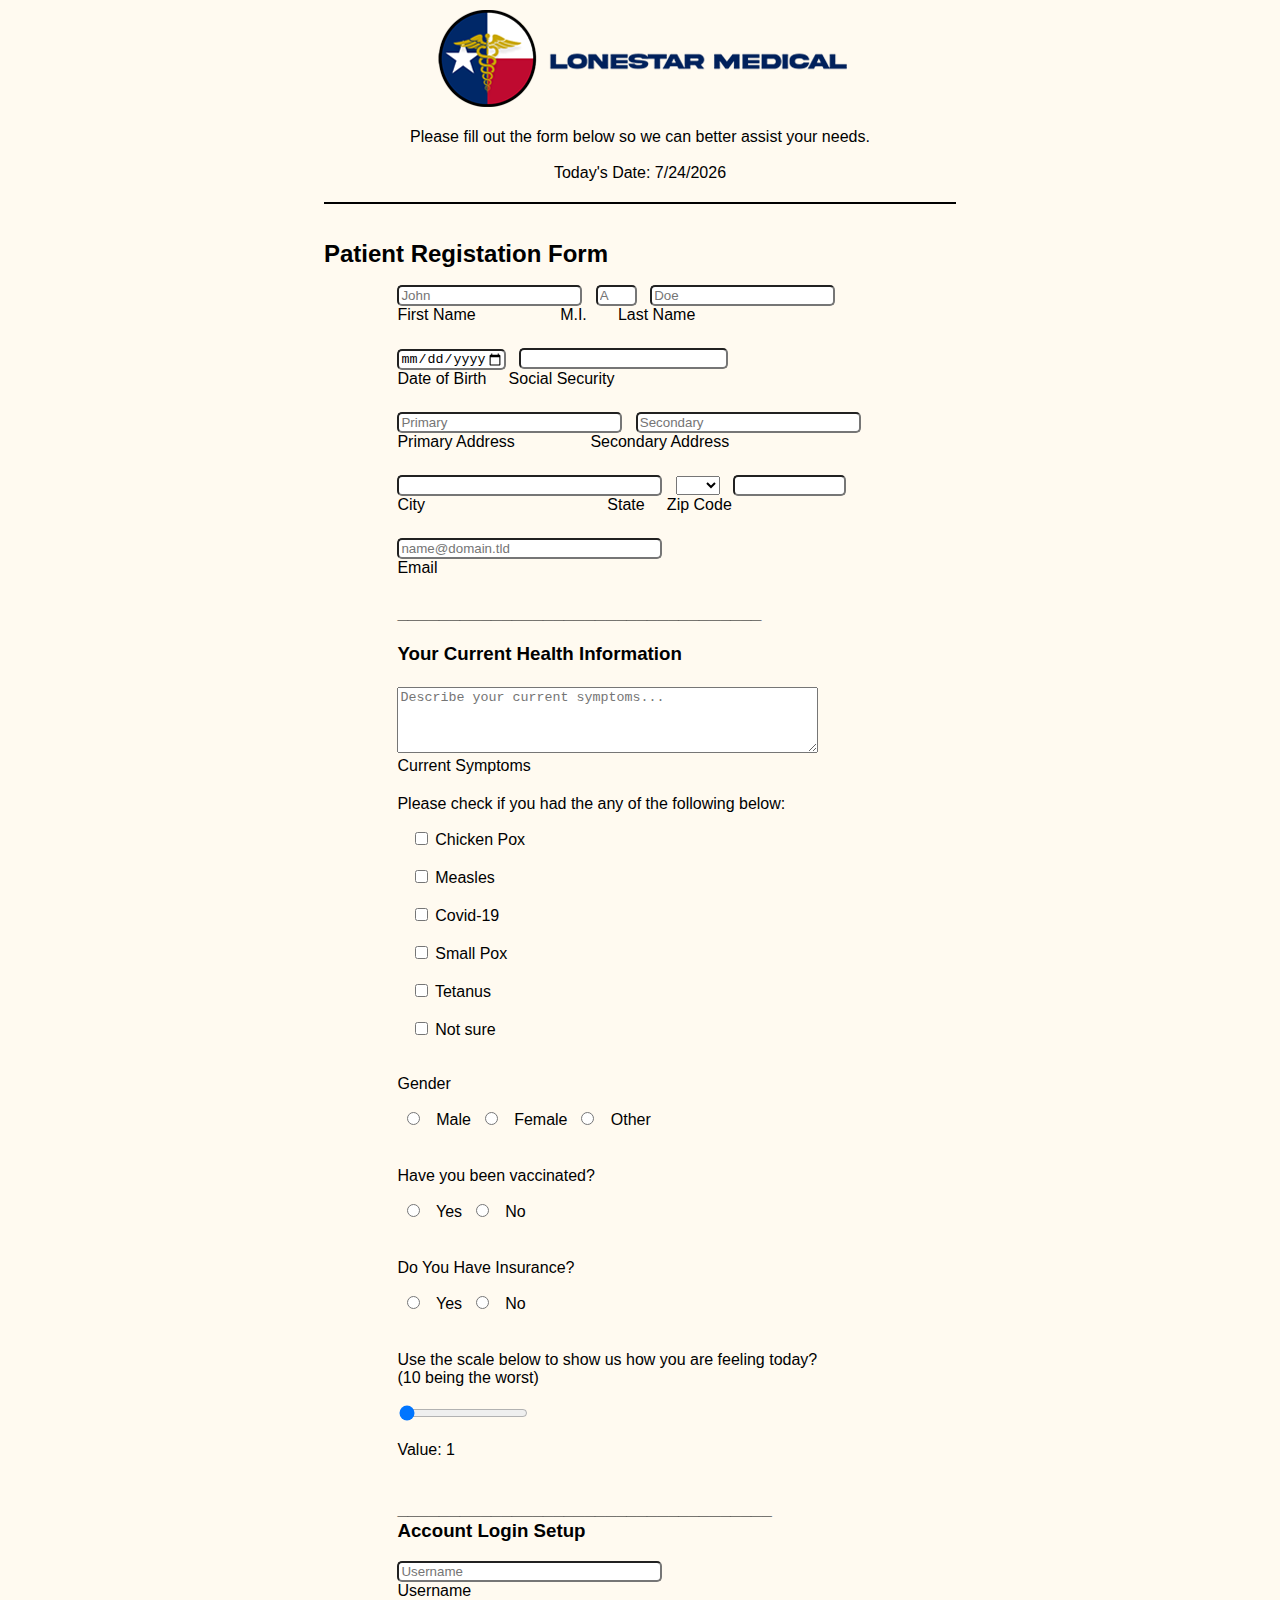
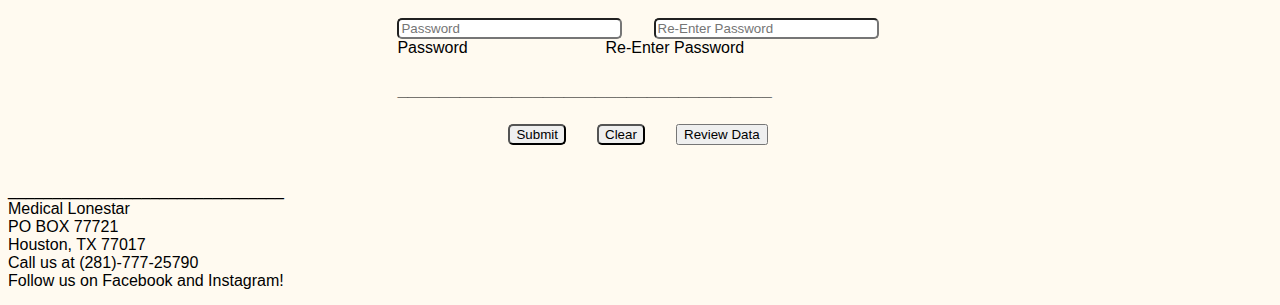
==== commit 1f600a20: "Update index.html" ====
--- a/index.html
+++ b/index.html
@@ -34,7 +34,7 @@
   <table> <!--Table created for spacing and alignment-->
     <tr>
       <td>
-        <form action="#" id="medicalform" onsubmit="return PasswordCheck()"> <!--Form Action-->
+        <form action="#" id="medicalform" onsubmit="return PasswordCheck()" onsubmit="return usernamepasscheck()"> <!--Form Action-->
           <tr> <!-- First, M.I., and Last Name Row-->
             <td>
            <!-- First Name and Last Name inputs on the same line -->
@@ -240,7 +240,7 @@
             <label for="username">Username</label><br><br>
   
             <input type="password" id="password" name="password"size="25" maxlength="20" placeholder="Password" required> &nbsp &nbsp &nbsp
-            <input type="password" id="passcheck" name="passcheck"size="25" maxlength="20" placeholder="Re-Enter Password" required><br>
+            <input type="password" id="passcheck" name="passcheck"size="25" maxlength="30" minlength="8" placeholder="Re-Enter Password" required><br>
   
             <label for="password">Password</label> &nbsp &nbsp &nbsp &nbsp &nbsp &nbsp &nbsp &nbsp &nbsp &nbsp &nbsp &nbsp &nbsp &nbsp &nbsp
             <label for="passcheck">Re-Enter Password</label><br>
--- a/LSMedical.css
+++ b/LSMedical.css
@@ -0,0 +1,76 @@
+/*
+Program name: Lonestar Medical Patient Form (CSS)
+Author: Neal Hafiz
+Date created: 2/3/2025
+Date last edited: 3/05/2025
+Version: 2.7
+Description: Style Sheet for the Patient Registration Form. 
+*/
+
+body {
+    background-color: floralwhite;
+     font-family: 'Verdana', sans-serif;
+}
+
+table{
+    margin: 0 auto;
+}
+
+form{
+    border-radius: 5px;
+}
+
+input {
+  border-radius: 5px; /* Apply to input, not the parent */
+}
+
+
+/* Password Validation box Box */
+#message {
+    display:none;
+    background: #f1f1f1;
+    color: #000;
+    position: relative;
+    padding: 20px;
+    margin-top: 10px;
+}
+
+/* Message box appears when user clicks on field */
+#message {
+    display:none;
+    background: #f1f1f1;
+    color: #000;
+    position: relative;
+    padding: 20px;
+    margin-top: 10px;
+  }
+  
+  #message p {
+    padding: 10px 35px;
+    font-size: 18px;
+  }
+  
+  /* green text once it is valid*/
+  .valid {
+    color: green;
+  }
+  
+  .valid:before {
+  content: "✔";  
+  margin-right: 10px; 
+  position: relative;
+  left: -35px;
+  }
+  
+  /* Red text and X when invalid */
+  .invalid {
+    color: red;
+  }
+  
+  .invalid:before {
+  content: "X"; 
+  margin-right: 10px;  
+  position: relative;
+  left: -35px;
+
+  }
